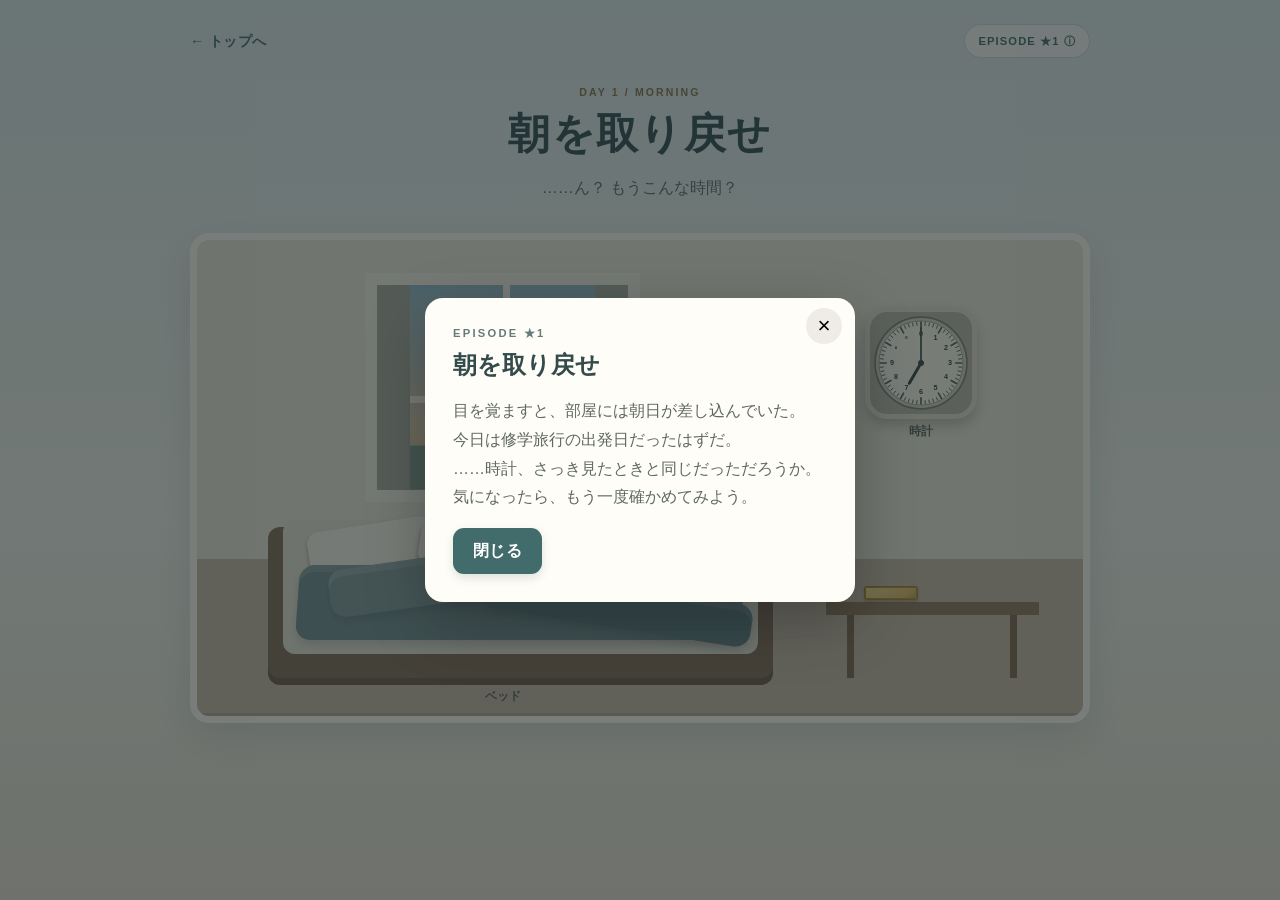
==== 01/index.html @ f6f36cec "first commit" ====
<!DOCTYPE html>
<html lang="ja">
 <head>
  <meta charset="utf-8"/>
  <meta content="width=device-width,initial-scale=1" name="viewport"/>
  <title>
   &starf;1 朝を取り戻せ
  </title>
  <link href="../css/common.css" rel="stylesheet"/>
  <link href="../css/episode01.css" rel="stylesheet"/>
  <link href="../css/theme.css" rel="stylesheet"/>
  <script defer="" src="../js/common.js">
  </script>
  <script defer="" src="../js/story-text.js">
  </script>
  <script defer="" src="../js/episode01.js">
  </script>
 </head>
 <body data-episode="1">
  <main class="room-shell">
   <header class="room-header">
    <a class="back-link" href="../index.html">
     &larr; トップへ
    </a>
    <button class="episode-chip" id="episode-open">
     EPISODE &starf;1 ⓘ
    </button>
   </header>
   <section class="room-intro">
    <p class="room-kicker">
     DAY 1 / MORNING
    </p>
    <h1>
     朝を取り戻せ
    </h1>
    <p>
     &hellip;&hellip;ん？ もうこんな時間？
    </p>
   </section>
   <section class="bedroom">
    <div class="window-scene" id="window-scene">
     <div class="sun">
     </div>
     <div class="distant-building">
     </div>
     <div class="window-mullion vertical">
     </div>
     <div class="window-mullion horizontal">
     </div>
     <div class="curtain curtain-left">
     </div>
     <div class="curtain curtain-right">
     </div>
    </div>
    <button aria-label="時計を見る" class="room-object clock-object" id="clock-object">
     <span class="clock-body">
      <svg class="clock-face" viewbox="0 0 240 240">
       <circle class="clock-rim" cx="120" cy="120" r="108">
       </circle>
       <circle class="clock-dial" cx="120" cy="120" r="99">
       </circle>
       <g class="ticks">
       </g>
       <g class="numbers">
       </g>
       <line class="hour-hand" x1="120" x2="120" y1="120" y2="65">
       </line>
       <line class="minute-hand" x1="120" x2="120" y1="120" y2="38">
       </line>
       <circle class="clock-pin" cx="120" cy="120" r="7">
       </circle>
      </svg>
     </span>
     <span class="object-hint">
      時計
     </span>
    </button>
    <button aria-label="ベッド" class="room-object bed-object" id="bed-object">
     <span class="bed-frame">
     </span>
     <span class="mattress">
     </span>
     <span class="pillow p1">
     </span>
     <span class="pillow p2">
     </span>
     <span class="blanket b1">
     </span>
     <span class="blanket b2">
     </span>
     <span class="blanket b3">
     </span>
     <span class="bed-hint">
      ベッド
     </span>
    </button>
    <div class="desk-object">
     <div class="desk-top">
     </div>
     <div class="desk-leg">
     </div>
     <button aria-label="机の上の黄色い箱" class="book book-one gold-box" id="gold-box" type="button">
      <span aria-hidden="true" class="gold-box-lid">
      </span>
     </button>
    </div>
    <div class="floor-line">
    </div>
   </section>
   <section class="status-row">
    <div>
     <span class="status-label">
      TIME
     </span>
     <strong id="status-time">
      7:00
     </strong>
    </div>
    <p id="status-message">
     どうやら、寝過ごしてしまったらしい。
    </p>
   </section>
   <section class="interaction-panel">
    <p class="panel-eyebrow">
     ROOM
    </p>
    <p>
     部屋の中は静まり返っている。
    </p>
   </section>
   <footer class="room-footer">
    <span>
     気になるところを調べてみよう。
    </span>
    <span>
     進行状況は自動保存されます
    </span>
   </footer>
  </main>
  <div class="modal-backdrop" id="episode-modal">
   <section class="object-modal">
    <button class="modal-close" id="episode-close">
     &times;
    </button>
    <p class="panel-eyebrow">
     EPISODE &starf;1
    </p>
    <h2>
     朝を取り戻せ
    </h2>
    <p class="modal-description">
     目を覚ますと、部屋には朝日が差し込んでいた。
     <br/>
     今日は修学旅行の出発日だったはずだ。
     <br/>
     &hellip;&hellip;時計、さっき見たときと同じだっただろうか。気になったら、もう一度確かめてみよう。
    </p>
    <button class="button button-primary" id="episode-start">
     閉じる
    </button>
   </section>
  </div>
  <div class="modal-backdrop" hidden="" id="clock-modal">
   <section class="object-modal clock-zoom">
    <button class="modal-close" id="clock-close">
     &times;
    </button>
    <svg class="clock-face clock-face-large" viewbox="0 0 240 240">
     <circle class="clock-rim" cx="120" cy="120" r="108">
     </circle>
     <circle class="clock-dial" cx="120" cy="120" r="99">
     </circle>
     <g class="ticks">
     </g>
     <g class="numbers">
     </g>
     <line class="hour-hand" x1="120" x2="120" y1="120" y2="65">
     </line>
     <line class="minute-hand" x1="120" x2="120" y1="120" y2="38">
     </line>
     <circle class="clock-pin" cx="120" cy="120" r="7">
     </circle>
    </svg>
    <div class="clock-arrows" hidden="" id="clock-arrows">
     <button aria-label="10分戻す" class="arrow-button" id="time-back">
      ◁
     </button>
     <button aria-label="10分進める" class="arrow-button" id="time-forward">
      ▷
     </button>
    </div>
   </section>
  </div>
  <div class="modal-backdrop" hidden="" id="success-modal">
   <section class="object-modal message-dialog">
    <p class="panel-eyebrow">
     &hellip;
    </p>
    <h2>
     間に合う
    </h2>
    <button class="button button-primary" id="success-close">
     閉じる
    </button>
   </section>
  </div>
  <div class="modal-backdrop" hidden="" id="clear-modal">
   <section class="object-modal message-dialog">
    <p class="panel-eyebrow">
     CLEAR
    </p>
    <h2>
     クリア！
    </h2>
    <p>
     次に進む
    </p>
    <button class="button button-primary" id="clear-next">
     次に進む
    </button>
   </section>
  </div>
  <div class="modal-backdrop" hidden="" id="bed-modal">
   <section class="object-modal bed-zoom">
    <button class="modal-close" id="bed-close">
     &times;
    </button>
    <div class="topdown-bed" id="topdown-bed">
     <div class="topdown-pillow">
     </div>
     <div class="topdown-blanket" id="topdown-blanket">
     </div>
     <span class="topdown-letter">
      ハ
     </span>
    </div>
   </section>
  </div>
  <div class="modal-backdrop" hidden="" id="boarding-pass-modal">
   <section class="object-modal ticket-found-modal">
    <button aria-label="閉じる" class="modal-close" id="boarding-pass-close" type="button">
     &times;
    </button>
    <p class="panel-eyebrow">
     FOUND
    </p>
    <h2>
     搭乗券を見つけた！
    </h2>
    <p class="modal-description" id="boarding-pass-description">
     黄色い箱の中に、帰りの飛行機の搭乗券が入っていた。
    </p>
    <div aria-label="架空の航空会社の搭乗券" class="boarding-ticket" role="img">
     <div class="ticket-main">
      <div class="ticket-brand">
       SORA AIR
       <span>
        BOARDING PASS
       </span>
      </div>
      <div class="ticket-route">
       <div>
        <small>
         FROM
        </small>
        <strong>
         ISG
        </strong>
        <span>
         石垣
        </span>
       </div>
       <b>
        ✈
       </b>
       <div>
        <small>
         TO
        </small>
        <strong>
         UKB
        </strong>
        <span>
         神戸
        </span>
       </div>
      </div>
      <div class="ticket-details">
       <div>
        <small>
         FLIGHT
        </small>
        <b>
         SA 206
        </b>
       </div>
       <div>
        <small>
         GATE
        </small>
        <b>
         08
        </b>
       </div>
       <div>
        <small>
         SEAT
        </small>
        <b>
         18A
        </b>
       </div>
      </div>
     </div>
     <div class="ticket-stub">
      <div aria-hidden="true" class="ticket-qr">
      </div>
      <small>
       KEEP THIS PASS
      </small>
     </div>
    </div>
    <p class="ticket-note">
     これで帰りの飛行機に乗れる&hellip;&hellip;はずだ。
    </p>
    <button class="button button-primary" id="boarding-pass-close-button" type="button">
     閉じる
    </button>
   </section>
  </div>
 </body>
</html>
---- css/common.css ----
@import url('https://fonts.googleapis.com/css2?family=Noto+Sans+JP:wght@400;500;600;700;800&display=swap');

:root {
  color-scheme: light;
  --paper: #f4f0e8;
  --ink: #242a2b;
  --muted: #747a78;
  --line: #ded8cc;
  --accent: #355d58;
  --accent-dark: #254540;
  --panel: #fffdf8;
  --locked: #e9e5dd;
  font-family: "Noto Sans JP", "Yu Gothic", sans-serif;
}
* { box-sizing: border-box; }
body {
  margin: 0;
  min-height: 100vh;
  background: var(--paper);
  color: var(--ink);
}
button, a { font: inherit; }
.top-shell, .episode-shell {
  width: min(100% - 32px, 720px);
  margin: 0 auto;
  padding: 48px 0 36px;
}
.top-header { text-align: center; padding: 22px 8px 34px; }
.eyebrow {
  margin: 0 0 12px;
  color: var(--accent);
  font-size: .72rem;
  font-weight: 800;
  letter-spacing: .2em;
}
h1 { margin: 0; font-size: clamp(2rem, 8vw, 3.2rem); letter-spacing: .06em; }
.lead { margin: 14px 0 0; color: var(--muted); }
.panel, .episode-panel {
  padding: clamp(20px, 5vw, 34px);
  border: 1px solid var(--line);
  border-radius: 18px;
  background: var(--panel);
  box-shadow: 0 12px 35px rgb(44 39 28 / 5%);
}
.section-heading {
  display: flex;
  align-items: baseline;
  justify-content: space-between;
  gap: 12px;
  flex-wrap: wrap;
}
h2 { margin: 0; font-size: 1.15rem; }
.muted { color: var(--muted); font-size: .82rem; margin: 0; }
.episode-list { list-style: none; padding: 0; margin: 22px 0 26px; }
.episode-item {
  display: flex;
  align-items: center;
  gap: 14px;
  padding: 14px 12px;
  border-top: 1px solid var(--line);
}
.episode-item:last-child { border-bottom: 1px solid var(--line); }
.episode-number {
  display: grid;
  place-items: center;
  flex: 0 0 42px;
  height: 42px;
  border-radius: 50%;
  background: #e8eee9;
  color: var(--accent);
  font-weight: 800;
  font-size: .8rem;
}
.episode-name { flex: 1; font-weight: 600; }
.episode-status { color: var(--muted); font-size: .76rem; white-space: nowrap; }
.episode-item.is-locked { opacity: .52; }
.episode-item.is-cleared .episode-number { background: var(--accent); color: white; }
.episode-link { color: inherit; text-decoration: none; }
.episode-link:focus-visible, button:focus-visible, a:focus-visible {
  outline: 3px solid #c18b42;
  outline-offset: 3px;
}
.top-actions { display: flex; gap: 10px; flex-wrap: wrap; }
.button {
  min-height: 48px;
  border: 0;
  border-radius: 10px;
  padding: 0 20px;
  cursor: pointer;
  font-weight: 700;
  text-align: center;
}
.button-primary { background: var(--accent); color: white; flex: 1; }
.button-primary:hover { background: var(--accent-dark); }
.button-quiet { background: #efede7; color: var(--ink); }
.button:disabled { opacity: .45; cursor: not-allowed; }
.top-footer {
  display: flex;
  justify-content: space-between;
  gap: 12px;
  margin-top: 22px;
  color: var(--muted);
  font-size: .76rem;
}
.top-footer a { color: var(--accent); }
.episode-shell { max-width: 680px; }
.episode-topline { display: flex; justify-content: space-between; gap: 12px; margin-bottom: 18px; }
.back-link { color: var(--accent); text-decoration: none; font-size: .9rem; }
.episode-panel h1 { font-size: clamp(1.6rem, 7vw, 2.5rem); margin: 10px 0 22px; }
.episode-copy { line-height: 1.9; color: #454b49; }
.episode-placeholder {
  margin: 24px 0;
  padding: 22px;
  border: 1px dashed #c9c1b3;
  border-radius: 12px;
  background: #f8f5ee;
  color: var(--muted);
  text-align: center;
}
.dev-note {
  margin-top: 24px;
  padding-top: 18px;
  border-top: 1px solid var(--line);
  color: #8a6a3e;
  font-size: .78rem;
  line-height: 1.7;
}
@media (max-width: 480px) {
  .top-shell, .episode-shell { width: min(100% - 22px, 720px); padding-top: 24px; }
  .episode-status { font-size: .7rem; }
  .top-footer { flex-direction: column; }
}


/* 搭乗券は各エピソードのプレイ画面内・左上に表示する */
.boarding-pass-indicator{
  position:absolute;z-index:18;top:10px;left:10px;
  display:flex;align-items:center;gap:5px;
  padding:5px 9px;border:1px solid #d2bd83;border-radius:999px;
  background:#fff8e9f2;color:#705523;
  box-shadow:0 2px 8px #28201424;
  font-size:.66rem;font-weight:800;line-height:1.2;
  pointer-events:none;white-space:nowrap;
}
.boarding-pass-indicator span:first-child{font-size:.9rem}
---- css/episode01.css ----
body[data-episode="1"]{background:linear-gradient(#dce7e9,#edf0e9 56%,#e8e0d3)}.room-shell{width:min(100% - 28px,900px);margin:auto;padding:22px 0}.room-header{display:flex;justify-content:space-between;align-items:center}.episode-chip{border:0;background:none;color:#526a6c;font-size:.75rem;font-weight:800;cursor:pointer}.room-intro{text-align:center;padding:18px 0}.room-kicker,.panel-eyebrow{color:#637b7b;font-size:.7rem;letter-spacing:.2em;font-weight:800;margin:0 0 8px}.room-intro h1{font-size:clamp(1.7rem,6vw,2.6rem)}.room-intro p:last-child{color:#5f6a69}.bedroom{position:relative;height:clamp(340px,55vw,490px);overflow:hidden;border:8px solid #f7f4ed;border-radius:18px;background:linear-gradient(#e9e6d9 0 67%,#c6b8a5 67%);box-shadow:0 16px 38px #39403920}.window-scene{position:absolute;top:7%;left:19%;width:31%;height:48%;overflow:hidden;border:12px solid #f5f0e5;background:linear-gradient(#8eb6c5,#e7c89a 72%,#d9b88a);transition:background .7s}.window-scene.before-dawn{background:linear-gradient(#182c4b,#384d6c 65%,#8a8190)}.sun{position:absolute;width:48px;height:48px;border-radius:50%;background:#f5d28d;top:25%;right:18%;box-shadow:0 0 28px 10px #ffdc9d59;transition:opacity .8s,transform .8s}.before-dawn .sun{opacity:0;transform:translateY(80px) scale(.3)}.distant-building{position:absolute;bottom:0;width:100%;height:27%;background:#829a91;clip-path:polygon(0 55%,12% 55%,12% 20%,25% 20%,25% 55%,42% 55%,42% 0,59% 0,59% 55%,76% 55%,76% 30%,100% 30%,100% 100%,0 100%)}.window-mullion{position:absolute;background:#f6f0e5;z-index:2}.vertical{top:0;bottom:0;width:7px;left:50%}.horizontal{left:0;right:0;height:7px;top:54%}.curtain{position:absolute;z-index:3;top:0;bottom:0;width:13%;background:#a8aaa0}.curtain-left{left:0}.curtain-right{right:0}.room-object{position:absolute;border:0;background:none;padding:0;cursor:pointer}.clock-object{top:14%;right:12%;width:112px;height:130px}.clock-body{display:grid;place-items:center;width:100%;height:112px;border-radius:22px;background:#b9b6aa;border:5px solid #e4ded0;box-shadow:0 7px 12px #272b2838}.clock-face{display:block;width:100%;height:100%}.clock-rim{fill:#d5d1c5;stroke:#7e817a;stroke-width:4}.clock-dial{fill:#fbf8ed;stroke:#9a9a8e;stroke-width:2}.clock-tick{stroke:#555e59;stroke-width:2.3;stroke-linecap:round}.clock-tick.major{stroke-width:4}.clock-numeral{fill:#343d3b;font:700 17px sans-serif;text-anchor:middle;dominant-baseline:middle}.clock-numeral.small{font-size:8px}.hour-hand,.minute-hand{stroke:#374744;stroke-linecap:round;transform-origin:120px 120px;transition:transform 1.1s cubic-bezier(.2,.7,.15,1)}.hour-hand{stroke-width:7}.minute-hand{stroke-width:4}.clock-pin{fill:#374744}.object-hint,.bed-hint{display:block;margin-top:5px;color:#59615c;font-size:.72rem;font-weight:700}.bed-object{left:8%;bottom:8%;width:57%;height:36%;cursor:default}.bed-frame{position:absolute;inset:12% 0 0;border-radius:12px;background:#826b57;box-shadow:0 7px #6d5948}.mattress{position:absolute;z-index:1;inset:8% 3% 14%;border-radius:12px;background:#e8e3d7}.pillow{position:absolute;z-index:3;width:25%;height:25%;border-radius:12px;background:#f8f4e9;box-shadow:0 3px 5px #9e978b}.p1{left:8%;top:10%;transform:rotate(-9deg)}.p2{left:30%;top:13%;transform:rotate(8deg)}.blanket{position:absolute;z-index:4;border-radius:15px;background:#748e91;box-shadow:inset 0 7px #ffffff1f,0 5px 8px #3943422e;transition:all .65s}.b1{left:6%;right:6%;top:34%;height:44%;transform:rotate(4deg) skewY(-4deg)}.b2{left:12%;right:22%;top:24%;height:28%;transform:rotate(-8deg);background:#829a9b}.b3{left:43%;right:4%;top:46%;height:25%;transform:rotate(9deg);background:#617e82}.bed-hint{position:absolute;z-index:5;bottom:-26px;left:43%}.desk-object{position:absolute;right:5%;bottom:8%;width:24%;height:21%}.desk-top{position:absolute;top:24%;width:100%;height:13%;background:#92785e}.desk-leg{position:absolute;top:37%;left:10%;width:80%;height:63%;border-left:7px solid #80684f;border-right:7px solid #80684f}.book{position:absolute;top:8%;width:25%;height:14%;background:#b66f55}.book-one{left:18%}.book-two{left:43%;background:#d4b879}.floor-line{position:absolute;bottom:0;height:3px;width:100%;background:#5f4e5930}.status-row{display:flex;justify-content:space-between;align-items:center;gap:16px;margin:16px 2px}.status-label{display:block;color:#687472;font-size:.68rem}.status-row strong{font:700 1.3rem monospace;color:#354c4b}.status-row p{color:#596563;font-size:.86rem;text-align:right}.interaction-panel{min-height:82px;padding:15px 20px;border:1px solid #d8d8ce;border-radius:13px;background:#fffdf8e0}.interaction-panel p:last-child{margin:0;color:#505c59}.room-footer{display:flex;justify-content:space-between;color:#77817c;font-size:.7rem;padding:13px 2px}.modal-backdrop{position:fixed;inset:0;z-index:20;display:grid;place-items:center;padding:18px;background:#19232494}.modal-backdrop[hidden]{display:none}.object-modal{position:relative;width:min(100%,430px);padding:28px;border-radius:18px;background:#fffdf7;box-shadow:0 20px 60px #0004}.object-modal h2{margin:0 0 16px;font-size:1.5rem}.modal-close{position:absolute;top:10px;right:13px;z-index:5;width:36px;height:36px;border:0;border-radius:50%;background:#eeece5;font-size:1.4rem;cursor:pointer}.modal-description{color:#5e6864;line-height:1.8}.episode-dialog .button,.message-dialog .button{width:100%;margin-top:12px}.clock-zoom{width:min(100%,470px);padding:46px 28px 25px;display:flex;flex-direction:column;align-items:center}.clock-face-large{width:min(100%,310px);height:auto}.clock-arrows{width:min(100%,310px);display:flex;justify-content:space-between;align-items:center;margin-top:24px}.arrow-button{width:70px;height:54px;border:1px solid #d5d1c5;border-radius:12px;background:#f3f0e8;color:#344642;font-size:1.7rem;cursor:pointer}.arrow-button:active{transform:scale(.95)}.bed-zoom{width:min(100%,520px);padding:52px 22px 24px}.topdown-bed{position:relative;height:300px;border:15px solid #806b58;border-radius:20px;background:#e8e3d7;overflow:hidden}.topdown-pillow{position:absolute;top:8%;left:10%;width:35%;height:18%;border-radius:13px;background:#fffaf0}.topdown-blanket{position:absolute;top:30%;left:5%;right:5%;height:63%;border-radius:18px;background:#748e91;transform:rotate(3deg);transition:all .65s cubic-bezier(.2,.75,.2,1)}.topdown-blanket.stage-one{transform:rotate(1deg);top:26%;height:66%}.topdown-blanket.stage-two{transform:none;left:3%;right:3%;top:23%;height:68%;border-radius:8px}.topdown-letter{display:none;position:absolute;top:52%;left:50%;transform:translate(-50%,-50%);color:#233b3c;font-size:4rem;font-weight:800}.topdown-bed.show-letter .topdown-letter{display:block;animation:appear .5s ease both}@keyframes appear{from{opacity:0;transform:translate(-50%,-40%) scale(.7)}to{opacity:1;transform:translate(-50%,-50%) scale(1)}}@media(max-width:560px){.room-shell{width:min(100% - 20px,900px);padding-top:15px}.bedroom{height:390px}.window-scene{left:23%;width:30%;height:43%;border-width:8px}.clock-object{right:7%;top:13%;transform:scale(.84);transform-origin:top right}.bed-object{left:4%;width:61%;bottom:10%}.desk-object{right:3%;width:24%}.room-footer{flex-direction:column}.topdown-bed{height:250px}}
/* 時刻に連動する窓の景色 */
.window-scene{transition:background .8s ease;}
.window-scene.scene-morning{background:linear-gradient(180deg,#91b8ca 0%,#d9c8ad 68%,#d7b98f 100%);}
.window-scene.scene-morning .sun{top:24%;right:18%;opacity:1;transform:none;background:#f5d28d;}
.window-scene.scene-day{background:linear-gradient(180deg,#62a5cf 0%,#b7d5dc 67%,#e5d2a7 100%);}
.window-scene.scene-day .sun{top:8%;right:28%;opacity:1;transform:none;background:#fff0ad;box-shadow:0 0 34px 13px #fff0ad66;}
.window-scene.scene-evening{background:linear-gradient(180deg,#4d5275 0%,#bd806e 57%,#e5b27d 100%);}
.window-scene.scene-evening .sun{top:59%;right:15%;opacity:1;transform:none;background:#f3a56d;box-shadow:0 0 30px 12px #f4a56d66;}
.window-scene.scene-night{background:linear-gradient(180deg,#101d3b 0%,#293e5b 68%,#596174 100%);}
.window-scene.scene-night .sun{opacity:0;transform:translateY(85px) scale(.25);}
.window-scene.scene-night::before{content:"";position:absolute;inset:0;z-index:1;background-image:radial-gradient(2px 2px at 18% 20%,#fff 55%,transparent 70%),radial-gradient(1.5px 1.5px at 42% 13%,#fff 55%,transparent 70%),radial-gradient(2px 2px at 72% 24%,#fff 55%,transparent 70%),radial-gradient(1.5px 1.5px at 84% 12%,#fff 55%,transparent 70%),radial-gradient(1.5px 1.5px at 57% 39%,#fff 55%,transparent 70%);}
.window-scene.scene-night .distant-building{background:#394957;}
.window-scene.scene-evening .distant-building{background:#786c70;}

/* 時計の操作ボタンは3回目の拡大まで非表示 */
#clock-arrows[hidden] { display: none !important; }
#clock-arrows:not([hidden]) { display: flex !important; }

.desk-object{z-index:6}
/* 赤い箱と同じ大きさ・位置の、控えめな黄色い箱 */
.gold-box {
  left: 18%;
  top: 8%;
  width: 25%;
  height: 14%;
  padding: 0;
  border: 1px solid #a77e36;
  border-radius: 2px;
  background: linear-gradient(145deg, #f0d27a, #d6ad55 72%, #c79a42);
  box-shadow: inset 0 1px 2px #fff8d9a8, 0 2px 3px #51402c45;
  cursor: pointer;
  transform: none;
}
.gold-box::after {
  content: "";
  position: absolute;
  left: 0;
  right: 0;
  top: 3px;
  border-top: 1px solid #f8e7ad;
  opacity: 0.75;
}
.gold-box-lid {
  position: absolute;
  z-index: 2;
  inset: 0;
  border: 1px solid #b58a3d;
  border-radius: 1px;
  background: linear-gradient(145deg, #f5dc91, #dfbd6a 75%, #c99f4c);
  transform-origin: 8% 100%;
  transition: transform 0.45s cubic-bezier(.2, .8, .2, 1);
}
.gold-box.is-opened .gold-box-lid {
  transform: translate(-5px, -10px) rotate(-30deg);
}
.ticket-found-modal{width:min(100%,510px);max-height:90vh;overflow:auto}
.boarding-ticket{display:flex;min-height:156px;margin:18px 0 12px;border:1px solid #c6b68e;border-radius:10px;overflow:hidden;background:#fff9e9;color:#263d42;box-shadow:0 8px 20px #473c2520}
.ticket-main{flex:1;padding:13px 15px}
.ticket-brand{font-size:1rem;font-weight:900;letter-spacing:.12em;color:#315d61}
.ticket-brand span{float:right;font-size:.55rem;letter-spacing:.12em;color:#8b7650}
.ticket-route{display:flex;align-items:center;justify-content:space-between;padding:13px 5px 9px;border-bottom:1px dashed #c9b98e}
.ticket-route div{display:grid;gap:1px}.ticket-route small,.ticket-details small{font-size:.52rem;color:#8d8269;letter-spacing:.12em}
.ticket-route strong{font:800 1.65rem Georgia,serif;letter-spacing:.08em}.ticket-route span{font-size:.65rem;color:#6f716a}.ticket-route>b{color:#bb8a37}
.ticket-details{display:flex;justify-content:space-between;padding-top:9px}.ticket-details div{display:grid;gap:2px}.ticket-details b{font-size:.88rem}
.ticket-stub{width:95px;border-left:1px dashed #b9a77b;display:flex;flex-direction:column;align-items:center;justify-content:center;gap:8px;background:#f5edda}
.ticket-stub small{font-size:.48rem;letter-spacing:.1em;color:#82765f}
.ticket-qr{width:55px;height:55px;background-color:#fff;background-image:repeating-conic-gradient(#263d42 0 25%,transparent 0 50%);background-size:8px 8px;border:5px solid white;outline:1px solid #d5c7a4}
.ticket-note{font-size:.8rem;color:#68706a;text-align:center}
.gold-box{padding:0;}
---- css/theme.css ----
/* ============================================================
   全6話共通テーマ
   各話の背景・舞台装置はそのままに、見出しや操作部品の印象を統一する。
   ============================================================ */
:root {
  --trip-ink: #344b4b;
  --trip-muted: #687875;
  --trip-accent: #426b6c;
  --trip-accent-dark: #315455;
  --trip-gold: #c39a4b;
  --trip-paper: #fffdf7;
  --trip-line: #d9ded6;
  --trip-shadow: 0 14px 34px rgba(39, 58, 54, 0.12);
}

body[data-episode] {
  color: var(--trip-ink);
  font-family: "Yu Gothic", "Hiragino Kaku Gothic ProN", Meiryo, sans-serif;
}

.room-shell,
.airport-shell,
.dolphin-shell,
.hotel-shell,
.episode-shell {
  position: relative;
}

.room-header,
.airport-header,
.dolphin-header,
.hotel-header,
.episode-topline {
  min-height: 38px;
  margin-bottom: 8px;
}

.back-link {
  color: var(--trip-accent);
  font-weight: 700;
  letter-spacing: 0.02em;
}

.episode-chip {
  min-height: 34px;
  padding: 0 13px;
  border: 1px solid rgba(66, 107, 108, 0.22);
  border-radius: 999px;
  background: rgba(255, 253, 247, 0.72);
  color: var(--trip-accent);
  font-size: 0.7rem;
  font-weight: 850;
  letter-spacing: 0.1em;
  cursor: pointer;
  transition: background 0.2s, border-color 0.2s, transform 0.2s;
}

.episode-chip:hover {
  background: #fffdf7;
  border-color: rgba(66, 107, 108, 0.5);
  transform: translateY(-1px);
}

.room-intro,
.airport-heading,
.dolphin-heading,
.hotel-heading,
.airport-intro {
  color: var(--trip-ink);
}

.room-intro h1,
.airport-heading h1,
.dolphin-heading h1,
.hotel-heading h1,
.airport-intro h1,
.episode-panel h1 {
  color: #304e50;
  font-weight: 850;
  letter-spacing: 0.035em;
}

.room-kicker,
.airport-kicker,
.dolphin-kicker,
.hotel-kicker,
.eyebrow {
  color: #8a754d;
  font-size: 0.66rem;
  font-weight: 850;
  letter-spacing: 0.2em;
}

.bedroom,
.airport-view,
.ocean-stage,
.room-stage,
.sky-stage,
.airport-scene {
  border: 7px solid rgba(255, 253, 247, 0.96);
  border-radius: 19px;
  box-shadow: var(--trip-shadow);
}

.button {
  min-height: 46px;
  border-radius: 11px;
  font-weight: 800;
  letter-spacing: 0.025em;
  text-align: center;
  transition: transform 0.18s, background 0.18s, box-shadow 0.18s;
}

.button:active {
  transform: translateY(1px) scale(0.99);
}

.button-primary {
  background: var(--trip-accent);
  box-shadow: 0 4px 10px rgba(49, 84, 85, 0.16);
}

.button-primary:hover {
  background: var(--trip-accent-dark);
}

.object-modal,
.letter-zoom-panel,
.game-clear-panel {
  border-color: rgba(195, 154, 75, 0.28);
}

/* プレイ画面の下にある説明・進行状況は表示しない。
   JSから参照される要素はDOMに残し、画面上だけ非表示にする。 */
.status-row,
.interaction-panel,
.room-footer,
.airport-status,
.airport-footer,
.dolphin-status,
.hotel-status,
.sky-status-area,
.airport-controls p {
  display: none !important;
}

.airport-controls:not(:has(button:not([hidden]))) {
  display: none !important;
}

.simple-page {
  min-height: 100vh;
  display: grid;
  place-items: center;
  padding: 22px;
  background: linear-gradient(145deg, #e7eeeb, #f3efe4);
}

.simple-page-card {
  width: min(100%, 560px);
  padding: clamp(26px, 6vw, 46px);
  border: 1px solid var(--trip-line);
  border-radius: 20px;
  background: var(--trip-paper);
  box-shadow: var(--trip-shadow);
  text-align: center;
}

.simple-page-card h1 {
  margin: 0 0 16px;
  color: #304e50;
  font-size: clamp(1.8rem, 6vw, 2.5rem);
}

.page-kicker {
  color: #8a754d;
  font-size: 0.65rem;
  font-weight: 900;
  letter-spacing: 0.22em;
}

.simple-page-note {
  margin: 20px 0 24px;
  color: var(--trip-muted);
  font-size: 0.86rem;
  line-height: 1.9;
}

.simple-page-card .button {
  display: flex;
  align-items: center;
  justify-content: center;
  text-decoration: none;
}

@media (max-width: 560px) {
  .room-header,
  .airport-header,
  .dolphin-header,
  .hotel-header,
  .episode-topline {
    margin-bottom: 4px;
  }
}
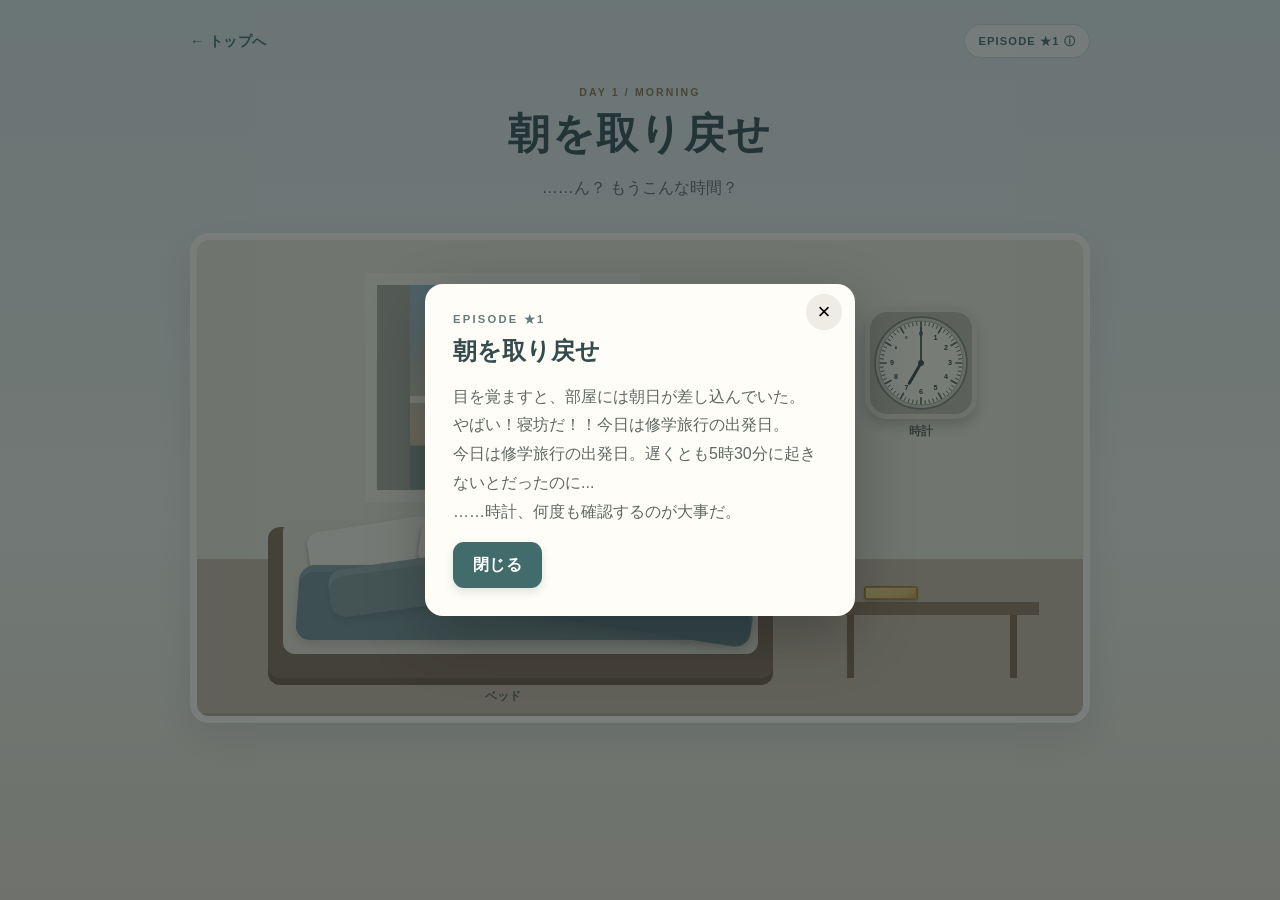
==== commit 1638ef8a: "文章などを修正" ====
--- a/01/index.html
+++ b/01/index.html
@@ -151,9 +151,11 @@
     <p class="modal-description">
      目を覚ますと、部屋には朝日が差し込んでいた。
      <br/>
-     今日は修学旅行の出発日だったはずだ。
+     やばい！寝坊だ！！今日は修学旅行の出発日。
      <br/>
-     &hellip;&hellip;時計、さっき見たときと同じだっただろうか。気になったら、もう一度確かめてみよう。
+     今日は修学旅行の出発日。遅くとも5時30分に起きないとだったのに...
+     <br/>
+     &hellip;&hellip;時計、何度も確認するのが大事だ。
     </p>
     <button class="button button-primary" id="episode-start">
      閉じる
@@ -194,11 +196,14 @@
   <div class="modal-backdrop" hidden="" id="success-modal">
    <section class="object-modal message-dialog">
     <p class="panel-eyebrow">
-     &hellip;
+     &hellip;朝を取り戻した！
     </p>
     <h2>
-     間に合う
+     間に合う！！
     </h2>
+    <p class="modal-description">
+     急げ！！
+    </p>
     <button class="button button-primary" id="success-close">
      閉じる
     </button>
